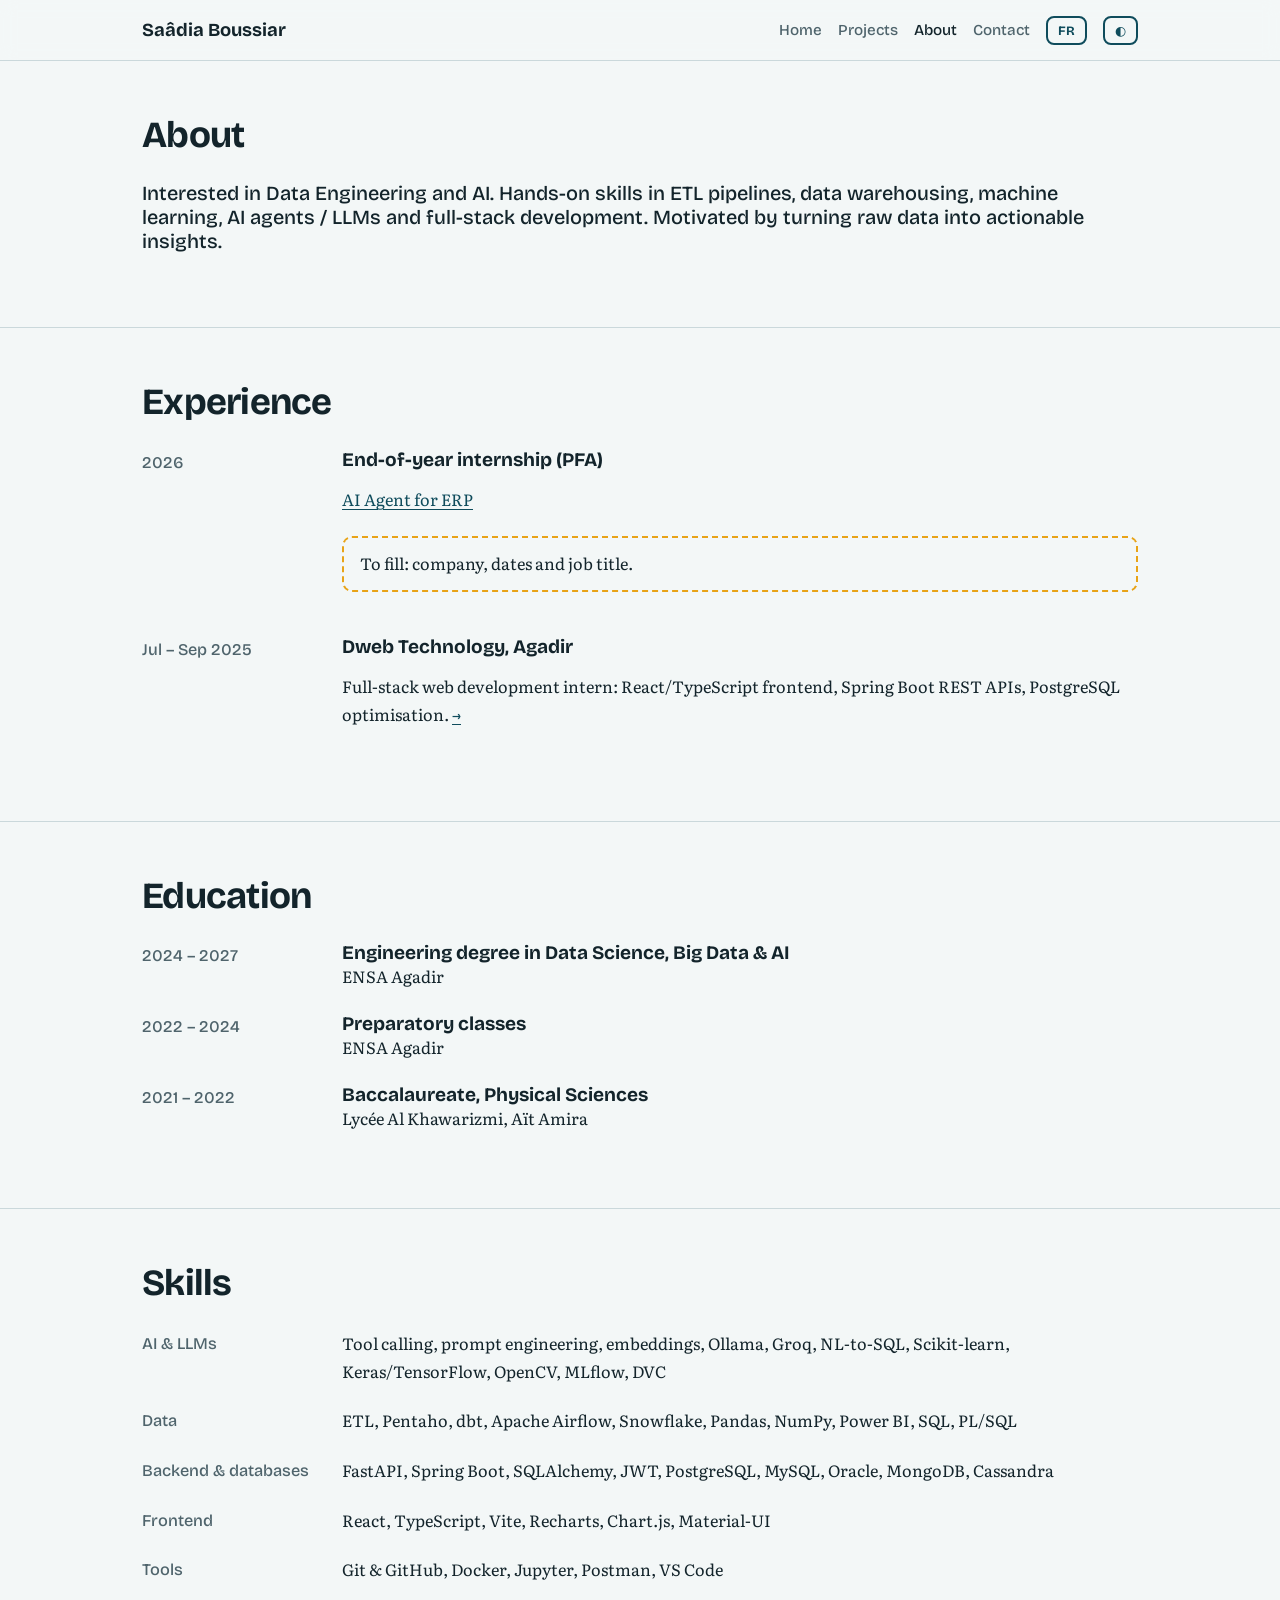
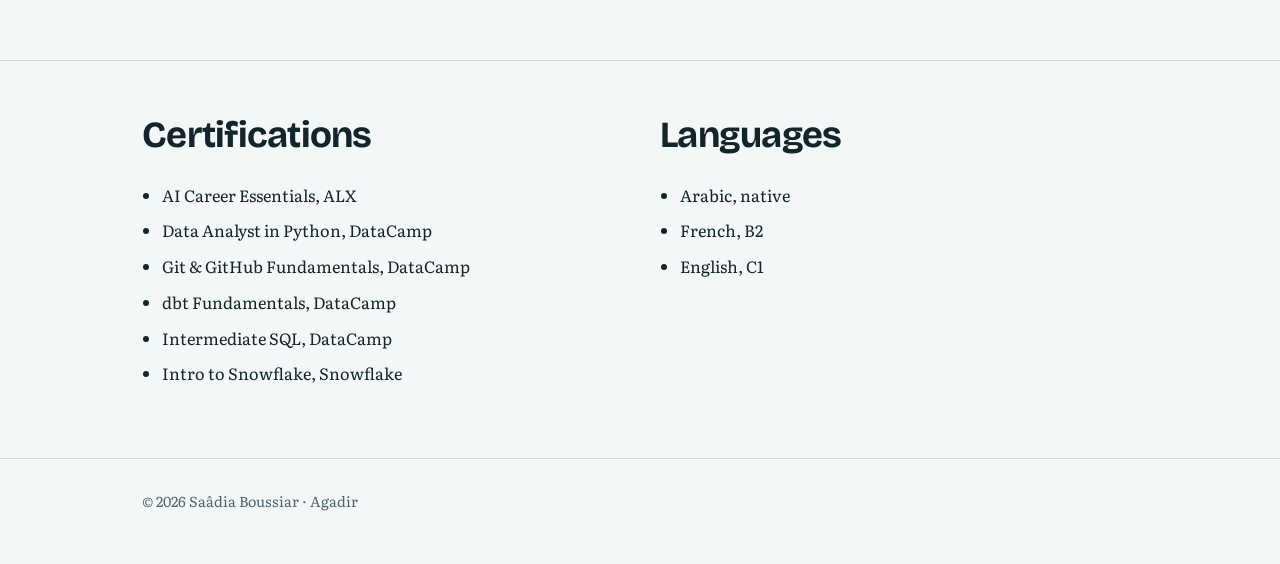
==== about.html @ 1bc0453b "Put files to root" ====
<!DOCTYPE html><html lang="en"><head><meta charset="utf-8"><meta name="viewport" content="width=device-width,initial-scale=1,viewport-fit=cover"><title>Saâdia Boussiar | Data Engineering &amp; AI</title><link rel="preconnect" href="https://fonts.googleapis.com"><link rel="preconnect" href="https://fonts.gstatic.com" crossorigin><link href="https://fonts.googleapis.com/css2?family=Bricolage+Grotesque:opsz,wght@12..96,500;12..96,700&family=Literata:opsz,wght@7..72,400&display=swap" rel="stylesheet"><link rel="stylesheet" href="style.css"></head><body data-p="about"><div id="app"></div><script src="app.js"></script></body></html>
---- style.css ----
:root{--bg:#F3F7F7;--ink:#13242B;--mu:#4F646C;--ln:#CAD8DB;--dp:#0F4C5C;--pn:#E3EEEF;--ac:#E8A317;--on:#F3F7F7;--h:"Bricolage Grotesque",system-ui,sans-serif;--b:"Literata",Georgia,serif}
@media(prefers-color-scheme:dark){:root:not([data-t=light]){--bg:#0C1A1F;--ink:#E6EFF0;--mu:#9DB2B8;--ln:#24404A;--dp:#7FC4D3;--pn:#12272E;--ac:#F2B33D;--on:#0C1A1F}}
:root[data-t=dark]{--bg:#0C1A1F;--ink:#E6EFF0;--mu:#9DB2B8;--ln:#24404A;--dp:#7FC4D3;--pn:#12272E;--ac:#F2B33D;--on:#0C1A1F}
*{box-sizing:border-box}html{scroll-behavior:smooth}
body{margin:0;background:var(--bg);color:var(--ink);font:400 1.02rem/1.7 var(--b);padding-bottom:env(safe-area-inset-bottom,0)}
a{color:var(--dp);text-underline-offset:3px}h1,h2,h3{font-family:var(--h);line-height:1.1;margin:0}
.w{max-width:1040px;margin:0 auto;padding:0 22px}
header{position:sticky;top:0;z-index:5;background:color-mix(in srgb,var(--bg) 88%,transparent);backdrop-filter:blur(8px);border-bottom:1px solid var(--ln);padding-top:env(safe-area-inset-top,0)}
header .w{display:flex;align-items:center;gap:16px;height:60px}
.logo{font:700 1.15rem var(--h);text-decoration:none;color:var(--ink);margin-right:auto}
nav{display:flex;gap:16px;font:500 .95rem var(--h)}nav a{text-decoration:none;color:var(--mu)}nav a.on,nav a:hover{color:var(--ink)}
button{font:700 .8rem var(--h);border:2px solid var(--dp);background:none;color:var(--dp);border-radius:8px;padding:5px 10px;cursor:pointer}
a:focus-visible,button:focus-visible{outline:3px solid var(--ac);outline-offset:3px}
.hero{padding:76px 22px 56px}
h1{font-size:clamp(2.6rem,7vw,5rem);letter-spacing:-.03em}
.rl{font:500 1.3rem var(--h);color:var(--dp);margin:14px 0 6px}
.hero p{max-width:58ch;color:var(--mu)}
.pill{display:inline-block;background:var(--ac);color:#13242B;font:700 .88rem var(--h);padding:6px 14px;border-radius:999px;margin-bottom:22px}
.btn{display:inline-block;font:700 1rem var(--h);text-decoration:none;padding:11px 22px;border-radius:8px;border:2px solid var(--dp);color:var(--dp);margin:12px 10px 0 0}
.btn.m{background:var(--dp);color:var(--on)}
section{padding:54px 0;border-top:1px solid var(--ln)}
h2{font-size:clamp(1.7rem,4vw,2.3rem);margin-bottom:26px;letter-spacing:-.02em}
.grid{display:grid;grid-template-columns:repeat(auto-fill,minmax(290px,1fr));gap:20px}
.card{display:block;text-decoration:none;color:inherit;background:var(--pn);border-radius:14px;overflow:hidden;transition:transform .2s,box-shadow .2s}
.card:hover{transform:translateY(-4px);box-shadow:6px 6px 0 var(--ac)}
.card img,.ph{width:100%;aspect-ratio:16/10;object-fit:cover;object-position:top;display:block;background:linear-gradient(135deg,var(--dp),var(--ac))}
.cb{padding:16px 18px 20px}.cb small{font:500 .82rem var(--h);color:var(--mu)}
.cb h3{margin:4px 0 8px;font-size:1.25rem}.cb p{margin:0;color:var(--mu);font-size:.95rem}
.chips{display:flex;flex-wrap:wrap;gap:8px;margin-bottom:26px}.chips button.on{background:var(--dp);color:var(--on)}
.tg{display:flex;flex-wrap:wrap;gap:6px;margin:14px 0}.tg span{font:500 .8rem var(--h);background:var(--pn);border-radius:6px;padding:3px 9px}
.meta{font:500 1rem var(--h);color:var(--mu);margin-top:10px}
.gal{display:grid;grid-template-columns:repeat(auto-fill,minmax(250px,1fr));gap:20px;align-items:start}
figure{margin:0}figure img{width:100%;border-radius:10px;border:1px solid var(--ln)}figcaption{font-size:.88rem;color:var(--mu);margin-top:6px}
pre{background:#0F2A32;color:#D7E8EB;padding:16px;border-radius:10px;overflow-x:auto;font-size:.82rem;line-height:1.5}
.todo{border:2px dashed var(--ac);padding:12px 16px;border-radius:10px;margin:22px 0}
ul{padding-left:20px}li{margin-bottom:8px}
.row{display:grid;grid-template-columns:170px 1fr;gap:6px 30px;margin-bottom:22px}.row b{font-family:var(--h);color:var(--mu);font-weight:500}
.two{display:grid;grid-template-columns:1fr 1fr;gap:40px}
.big{font:500 1.25rem var(--h)}
footer{padding:30px 0 50px;color:var(--mu);font-size:.9rem;border-top:1px solid var(--ln)}
@media(max-width:700px){.row,.two{grid-template-columns:1fr}nav{gap:10px;font-size:.85rem}.hero{padding-top:40px}header .w{gap:8px}.logo{font-size:1rem}}
@media(prefers-reduced-motion:reduce){*{transition:none!important}html{scroll-behavior:auto}}
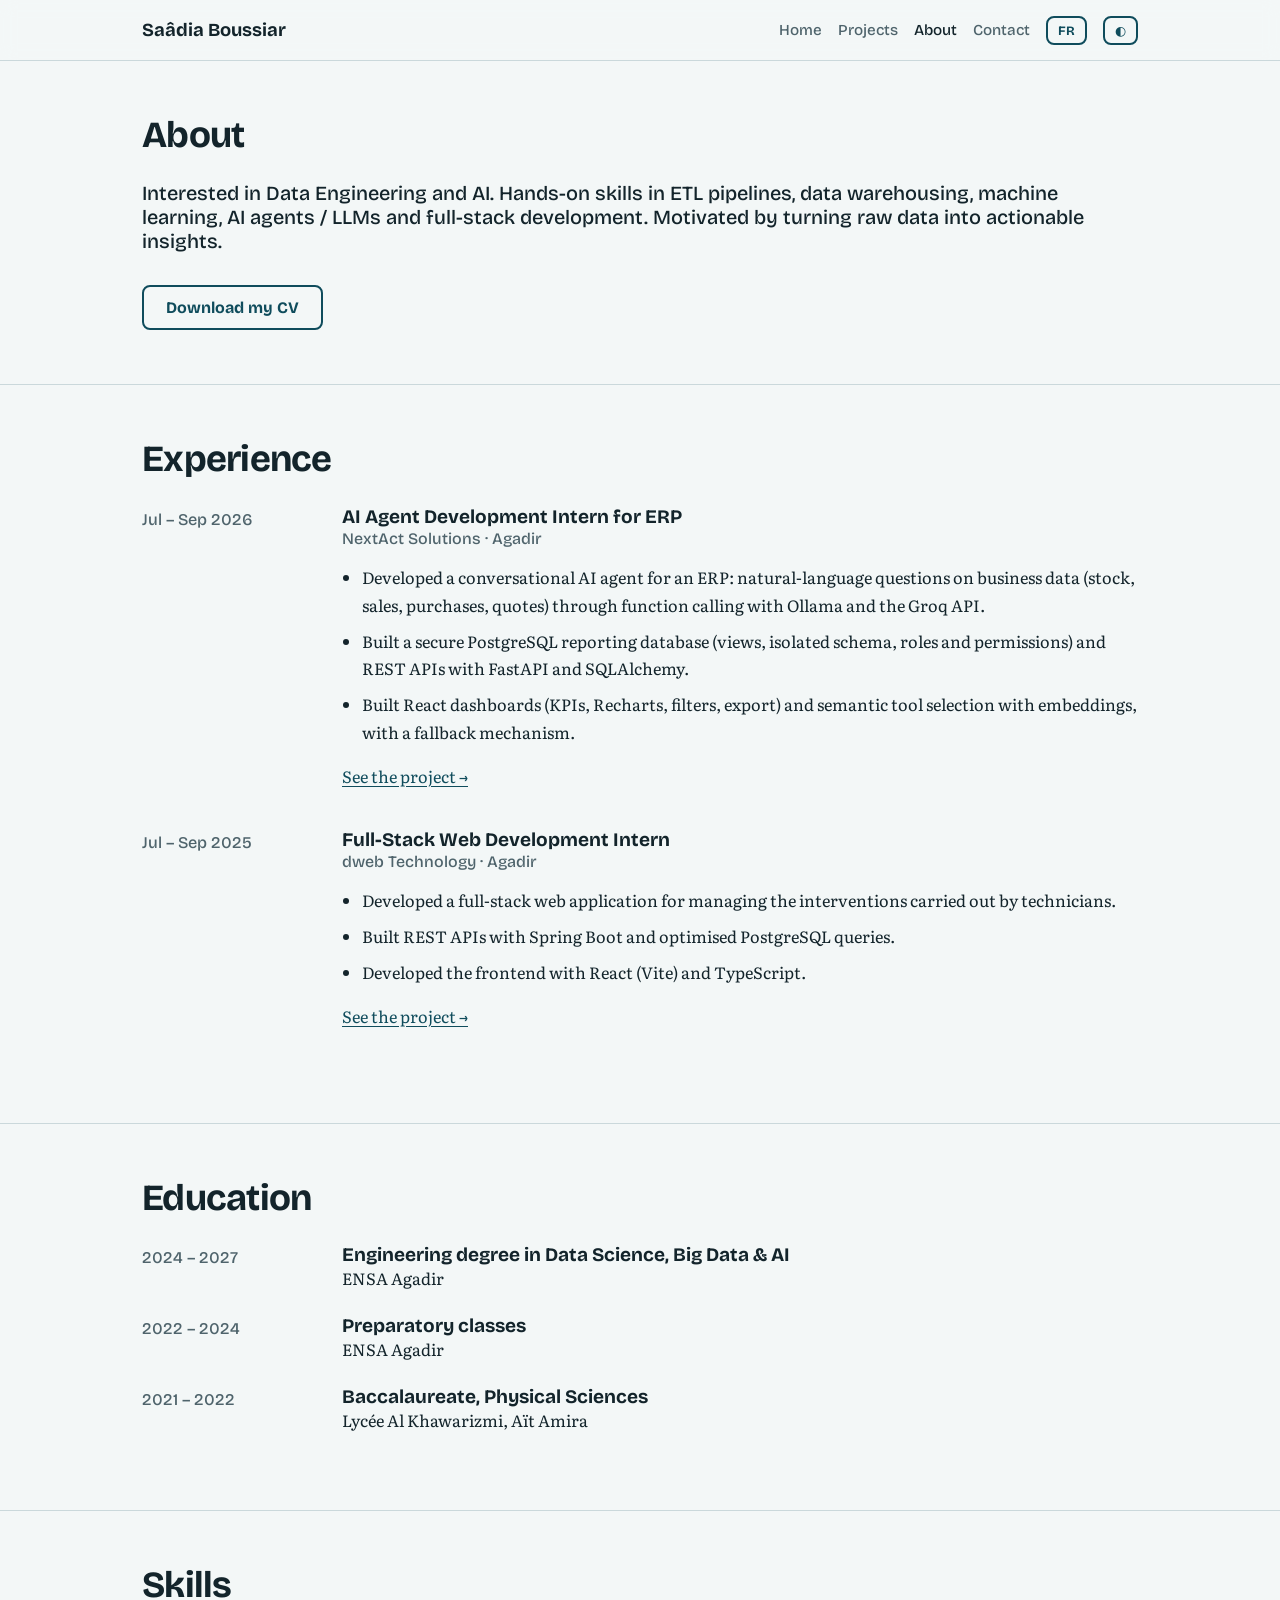
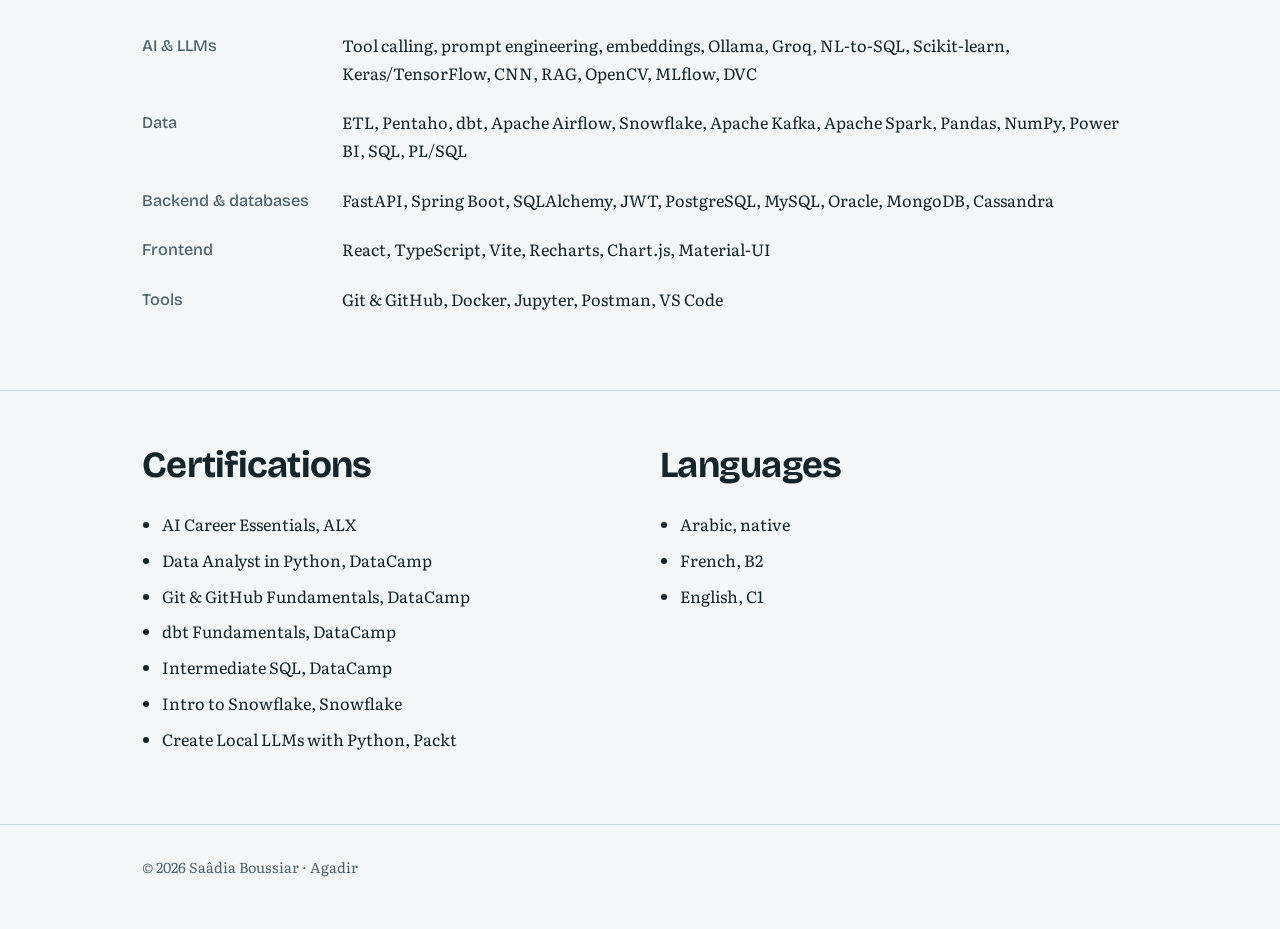
==== commit ba1b004e: "update portfolio" ====
--- a/about.html
+++ b/about.html
@@ -1 +1 @@
-<!DOCTYPE html><html lang="en"><head><meta charset="utf-8"><meta name="viewport" content="width=device-width,initial-scale=1,viewport-fit=cover"><title>Saâdia Boussiar | Data Engineering &amp; AI</title><link rel="preconnect" href="https://fonts.googleapis.com"><link rel="preconnect" href="https://fonts.gstatic.com" crossorigin><link href="https://fonts.googleapis.com/css2?family=Bricolage+Grotesque:opsz,wght@12..96,500;12..96,700&family=Literata:opsz,wght@7..72,400&display=swap" rel="stylesheet"><link rel="stylesheet" href="style.css"></head><body data-p="about"><div id="app"></div><script src="app.js"></script></body></html>
+<!DOCTYPE html><html lang="en"><head><meta charset="utf-8"><meta name="viewport" content="width=device-width,initial-scale=1,viewport-fit=cover"><title>Saâdia Boussiar | Data Engineering &amp; AI</title><link rel="preconnect" href="https://fonts.googleapis.com"><link rel="preconnect" href="https://fonts.gstatic.com" crossorigin><link href="https://fonts.googleapis.com/css2?family=Bricolage+Grotesque:opsz,wght@12..96,500;12..96,700&family=Literata:opsz,wght@7..72,400&display=swap" rel="stylesheet"><link rel="stylesheet" href="style.css"></head><body data-p="about"><div id="app"></div><noscript>JavaScript is required / JavaScript est requis.</noscript><script src="app.js"></script></body></html>
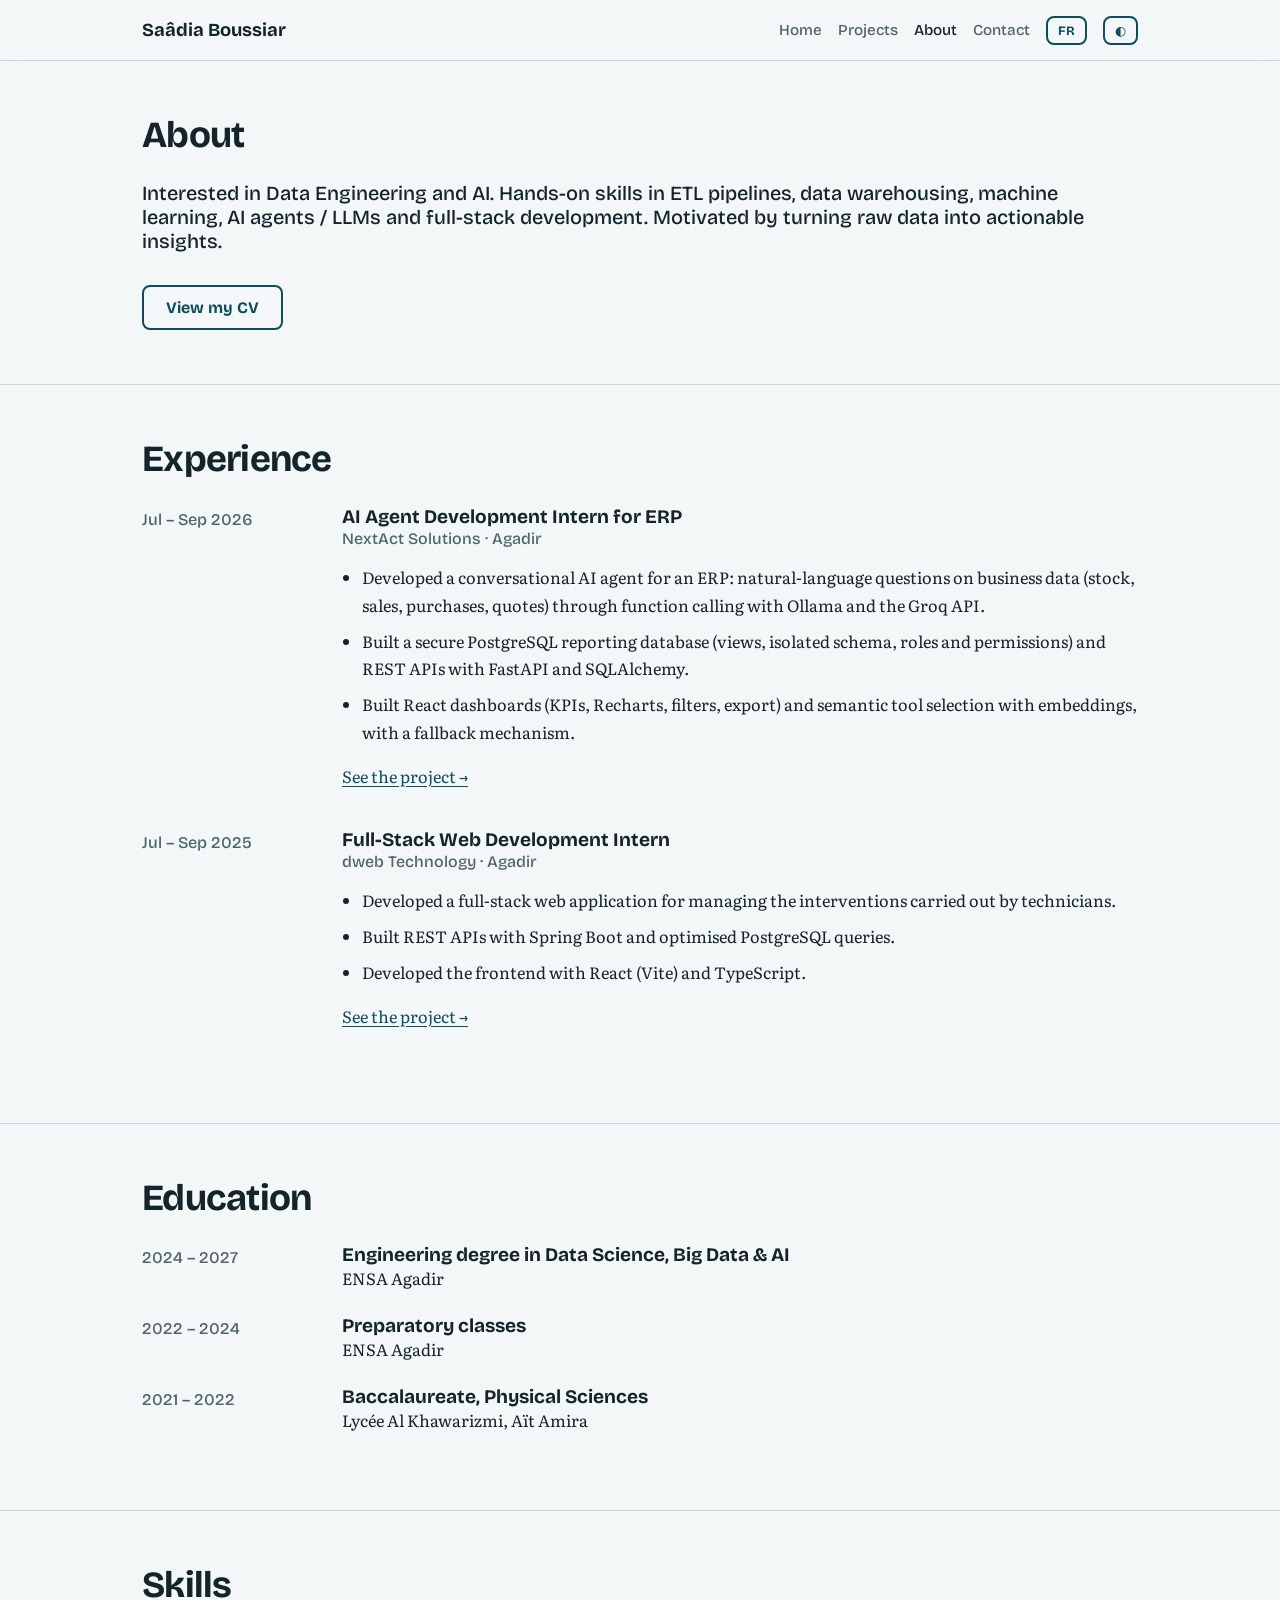
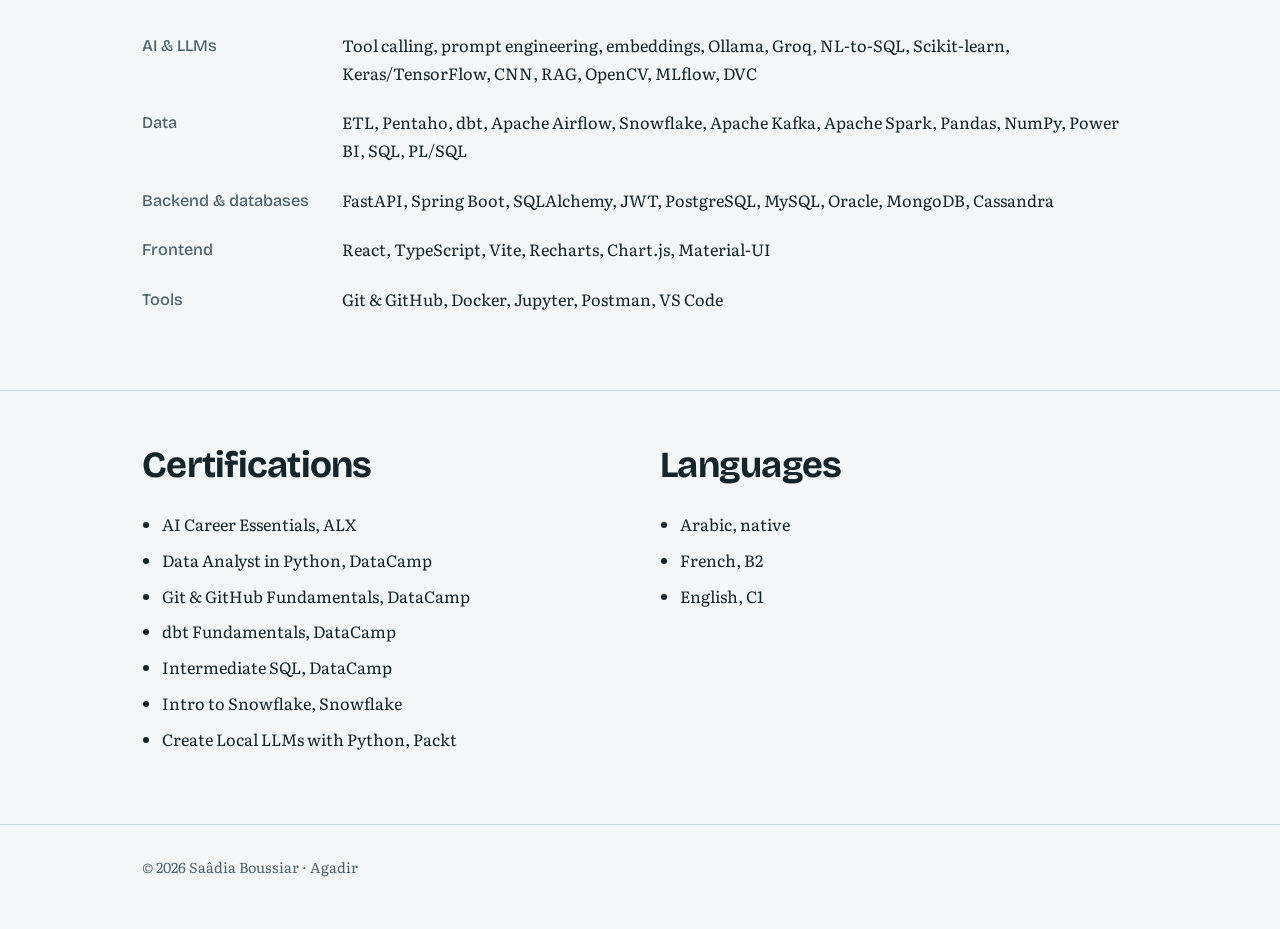
==== commit 4b399c60: "Update my cv" ====
--- a/about.html
+++ b/about.html
@@ -1 +1 @@
-<!DOCTYPE html><html lang="en"><head><meta charset="utf-8"><meta name="viewport" content="width=device-width,initial-scale=1,viewport-fit=cover"><title>Saâdia Boussiar | Data Engineering &amp; AI</title><link rel="preconnect" href="https://fonts.googleapis.com"><link rel="preconnect" href="https://fonts.gstatic.com" crossorigin><link href="https://fonts.googleapis.com/css2?family=Bricolage+Grotesque:opsz,wght@12..96,500;12..96,700&family=Literata:opsz,wght@7..72,400&display=swap" rel="stylesheet"><link rel="stylesheet" href="style.css"></head><body data-p="about"><div id="app"></div><noscript>JavaScript is required / JavaScript est requis.</noscript><script src="app.js"></script></body></html>
+<!DOCTYPE html><html lang="en"><head><meta charset="utf-8"><meta name="viewport" content="width=device-width,initial-scale=1,viewport-fit=cover"><title>Saâdia Boussiar | Data Engineering &amp; AI</title><link rel="icon" href="favicon.svg" type="image/svg+xml"><link rel="icon" href="favicon-32.png" sizes="32x32" type="image/png"><link rel="apple-touch-icon" href="apple-touch-icon.png"><link rel="preconnect" href="https://fonts.googleapis.com"><link rel="preconnect" href="https://fonts.gstatic.com" crossorigin><link href="https://fonts.googleapis.com/css2?family=Bricolage+Grotesque:opsz,wght@12..96,500;12..96,700&family=Literata:opsz,wght@7..72,400&display=swap" rel="stylesheet"><link rel="stylesheet" href="style.css"></head><body data-p="about"><div id="app"></div><noscript>JavaScript is required / JavaScript est requis.</noscript><script src="app.js"></script></body></html>
--- a/style.css
+++ b/style.css
@@ -40,3 +40,4 @@
 footer{padding:30px 0 50px;color:var(--mu);font-size:.9rem;border-top:1px solid var(--ln)}
 @media(max-width:700px){.row,.two{grid-template-columns:1fr}nav{gap:10px;font-size:.85rem}.hero{padding-top:40px}header .w{gap:8px}.logo{font-size:1rem}}
 @media(prefers-reduced-motion:reduce){*{transition:none!important}html{scroll-behavior:auto}}
+.cvbar{display:flex;flex-wrap:wrap;align-items:center;justify-content:space-between;gap:12px;margin-bottom:22px}.cvbar .btn{margin:0}.cvimg{width:100%;max-width:820px;display:block;margin:0 auto;border:1px solid var(--ln);border-radius:8px;background:#fff}
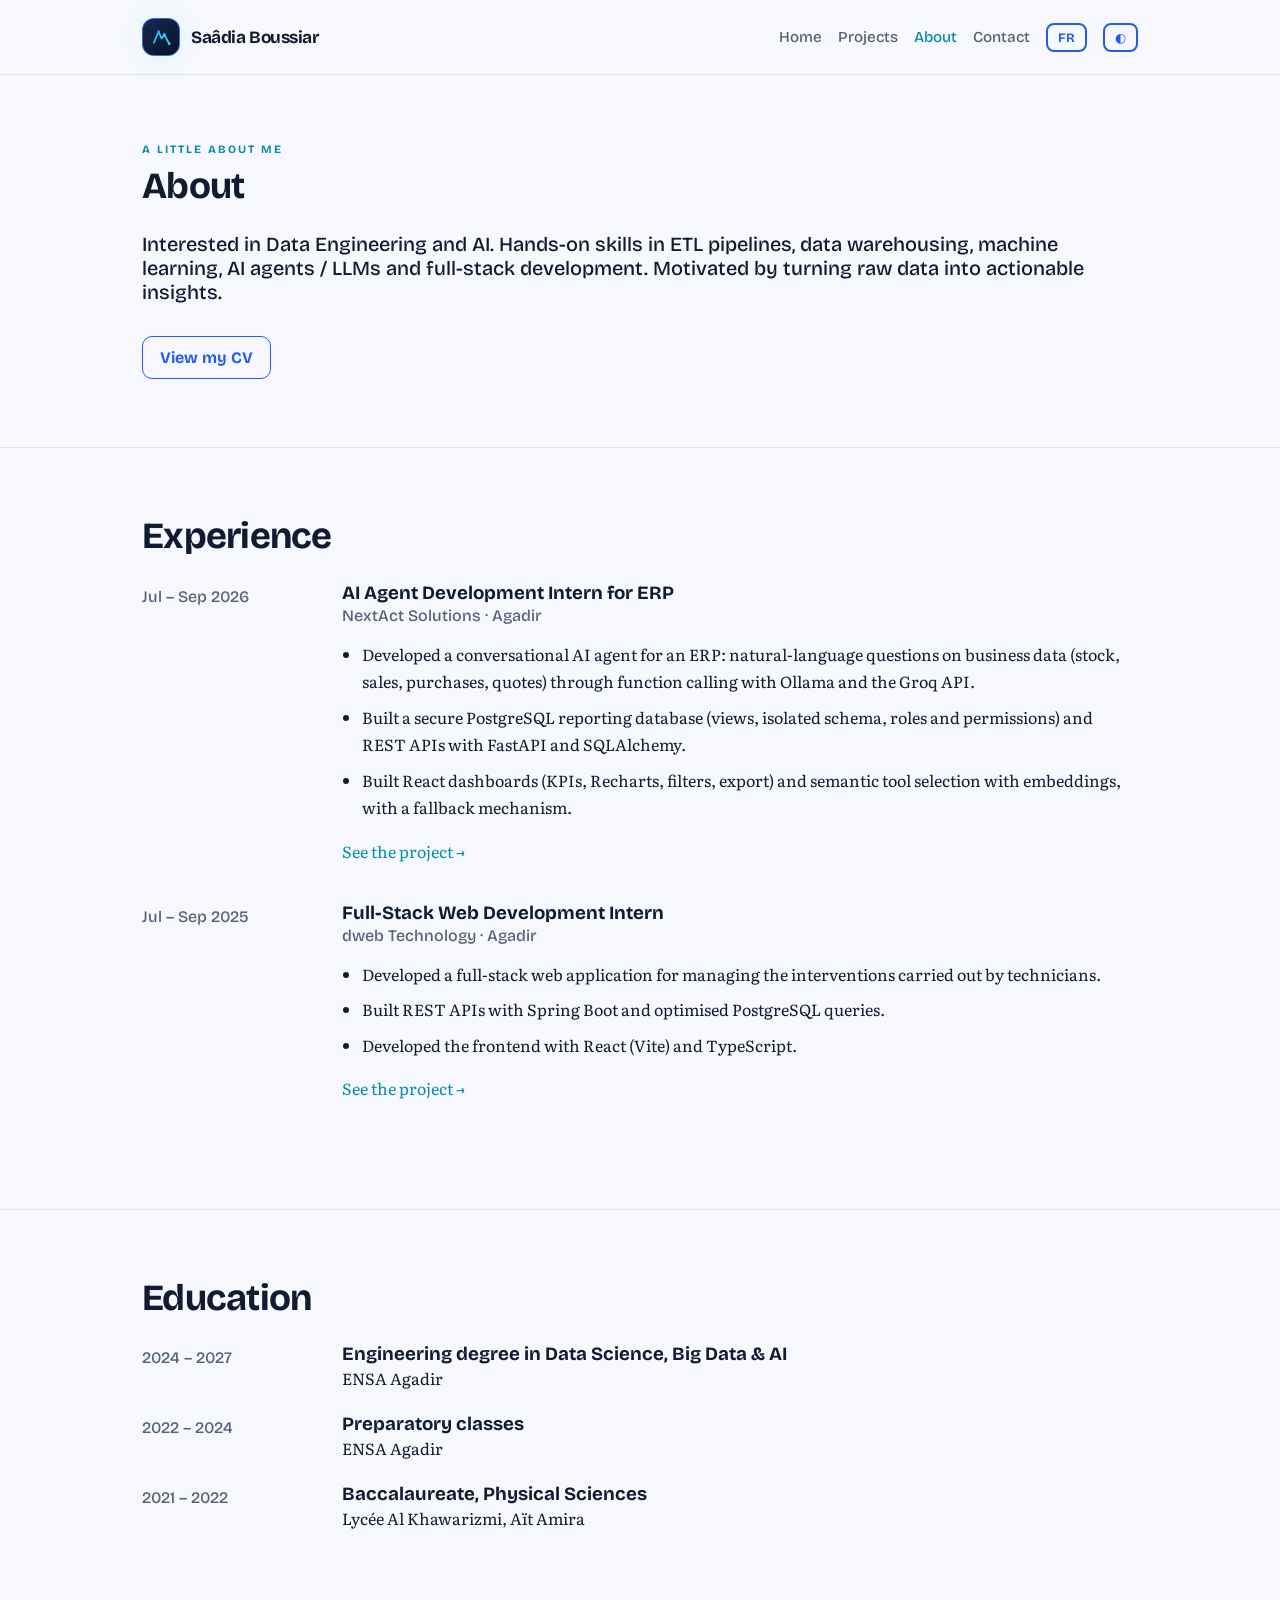
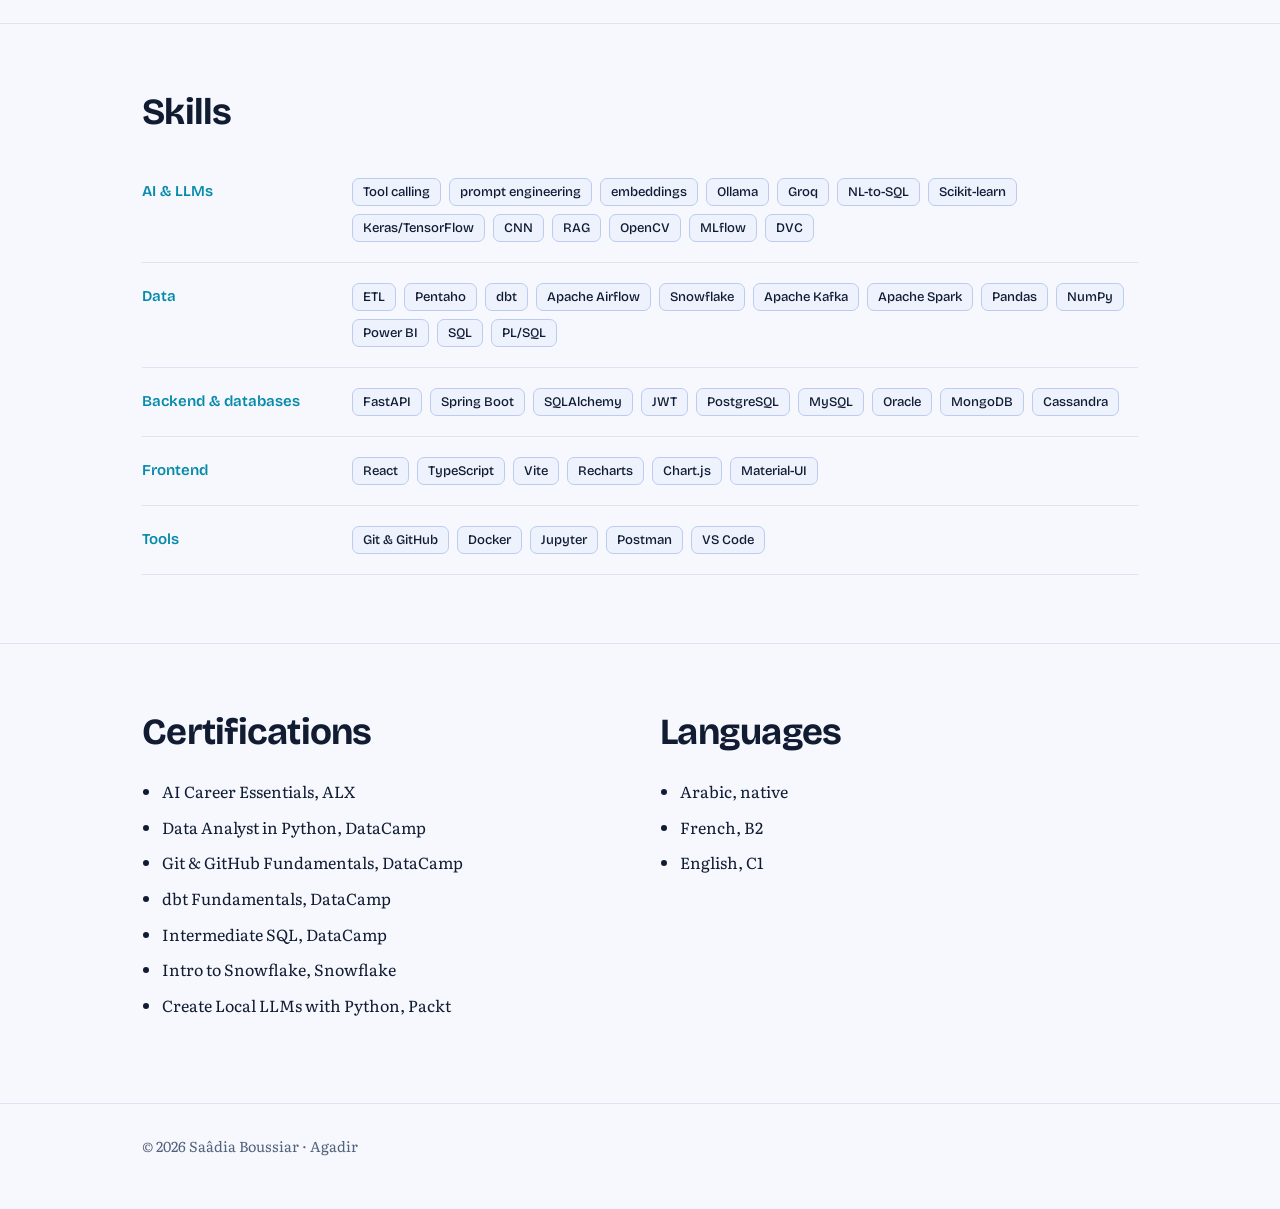
==== commit fac9136c: "Add more changes in design" ====
--- a/about.html
+++ b/about.html
@@ -1 +1 @@
-<!DOCTYPE html><html lang="en"><head><meta charset="utf-8"><meta name="viewport" content="width=device-width,initial-scale=1,viewport-fit=cover"><title>Saâdia Boussiar | Data Engineering &amp; AI</title><link rel="icon" href="favicon.svg" type="image/svg+xml"><link rel="icon" href="favicon-32.png" sizes="32x32" type="image/png"><link rel="apple-touch-icon" href="apple-touch-icon.png"><link rel="preconnect" href="https://fonts.googleapis.com"><link rel="preconnect" href="https://fonts.gstatic.com" crossorigin><link href="https://fonts.googleapis.com/css2?family=Bricolage+Grotesque:opsz,wght@12..96,500;12..96,700&family=Literata:opsz,wght@7..72,400&display=swap" rel="stylesheet"><link rel="stylesheet" href="style.css"></head><body data-p="about"><div id="app"></div><noscript>JavaScript is required / JavaScript est requis.</noscript><script src="app.js"></script></body></html>
+<!DOCTYPE html><html lang="en"><head><meta charset="utf-8"><meta name="viewport" content="width=device-width,initial-scale=1,viewport-fit=cover"><meta name="description" content="Saâdia Boussiar — engineering student in Data Engineering and AI at ENSA Agadir. Explore projects in data pipelines, machine learning, AI agents, and full-stack development."><meta name="theme-color" content="#07101F"><meta property="og:type" content="website"><meta property="og:title" content="Saâdia Boussiar | Data Engineering &amp; AI"><meta property="og:description" content="Data Engineering, AI, Machine Learning, and end-to-end engineering projects."><meta property="og:url" content="https://saadiaboussiar.github.io/"><title>Saâdia Boussiar | Data Engineering &amp; AI</title><link rel="icon" href="favicon.svg" type="image/svg+xml"><link rel="icon" href="favicon-32.png" sizes="32x32" type="image/png"><link rel="apple-touch-icon" href="apple-touch-icon.png"><link rel="preconnect" href="https://fonts.googleapis.com"><link rel="preconnect" href="https://fonts.gstatic.com" crossorigin><link href="https://fonts.googleapis.com/css2?family=Bricolage+Grotesque:opsz,wght@12..96,500;12..96,700&family=Literata:opsz,wght@7..72,400&display=swap" rel="stylesheet"><link rel="stylesheet" href="style.css"></head><body data-p="about"><div id="app"></div><noscript>JavaScript is required / JavaScript est requis.</noscript><script src="app.js"></script></body></html>
--- a/style.css
+++ b/style.css
@@ -1,23 +1,24 @@
-:root{--bg:#F3F7F7;--ink:#13242B;--mu:#4F646C;--ln:#CAD8DB;--dp:#0F4C5C;--pn:#E3EEEF;--ac:#E8A317;--on:#F3F7F7;--h:"Bricolage Grotesque",system-ui,sans-serif;--b:"Literata",Georgia,serif}
-@media(prefers-color-scheme:dark){:root:not([data-t=light]){--bg:#0C1A1F;--ink:#E6EFF0;--mu:#9DB2B8;--ln:#24404A;--dp:#7FC4D3;--pn:#12272E;--ac:#F2B33D;--on:#0C1A1F}}
-:root[data-t=dark]{--bg:#0C1A1F;--ink:#E6EFF0;--mu:#9DB2B8;--ln:#24404A;--dp:#7FC4D3;--pn:#12272E;--ac:#F2B33D;--on:#0C1A1F}
+ :root{--bg:#080F24;--ink:#E7EEFF;--mu:#9AAACB;--ln:#1D2B4D;--dp:#4F8CFF;--pn:#101D3A;--ac:#22D3EE;--on:#080F24;--h:"Bricolage Grotesque",system-ui,sans-serif;--b:"Literata",Georgia,serif;--glow:rgba(34,211,238,.18)}
+:root[data-t=light]{--bg:#F5F8FF;--ink:#101B36;--mu:#52617D;--ln:#D6DFF1;--dp:#245DE8;--pn:#E9F0FF;--ac:#0891B2;--on:#F5F8FF;--glow:rgba(37,99,235,.1)}
+:root[data-t=dark]{--bg:#080F24;--ink:#E7EEFF;--mu:#9AAACB;--ln:#1D2B4D;--dp:#4F8CFF;--pn:#101D3A;--ac:#22D3EE;--on:#080F24;--glow:rgba(34,211,238,.18)}
+@media(prefers-color-scheme:light){:root:not([data-t]){--bg:#F5F8FF;--ink:#101B36;--mu:#52617D;--ln:#D6DFF1;--dp:#245DE8;--pn:#E9F0FF;--ac:#0891B2;--on:#F5F8FF;--glow:rgba(37,99,235,.1)}}
 *{box-sizing:border-box}html{scroll-behavior:smooth}
 body{margin:0;background:var(--bg);color:var(--ink);font:400 1.02rem/1.7 var(--b);padding-bottom:env(safe-area-inset-bottom,0)}
 a{color:var(--dp);text-underline-offset:3px}h1,h2,h3{font-family:var(--h);line-height:1.1;margin:0}
 .w{max-width:1040px;margin:0 auto;padding:0 22px}
 header{position:sticky;top:0;z-index:5;background:color-mix(in srgb,var(--bg) 88%,transparent);backdrop-filter:blur(8px);border-bottom:1px solid var(--ln);padding-top:env(safe-area-inset-top,0)}
-header .w{display:flex;align-items:center;gap:16px;height:60px}
-.logo{font:700 1.15rem var(--h);text-decoration:none;color:var(--ink);margin-right:auto}
+header .w{display:flex;align-items:center;gap:16px;height:68px}
+.logo{display:flex;align-items:center;gap:10px;font:700 1.08rem var(--h);text-decoration:none;color:var(--ink);margin-right:auto;white-space:nowrap}.logo-mark{width:34px;height:34px;display:grid;place-items:center;border:1px solid #4F8CFF;border-radius:11px;background:linear-gradient(145deg,#142954,#0B1733);box-shadow:0 0 22px rgba(34,211,238,.16);color:#22D3EE;font:700 .8rem var(--h);letter-spacing:-.08em}.logo-mark svg{width:23px;height:23px}
 nav{display:flex;gap:16px;font:500 .95rem var(--h)}nav a{text-decoration:none;color:var(--mu)}nav a.on,nav a:hover{color:var(--ink)}
 button{font:700 .8rem var(--h);border:2px solid var(--dp);background:none;color:var(--dp);border-radius:8px;padding:5px 10px;cursor:pointer}
 a:focus-visible,button:focus-visible{outline:3px solid var(--ac);outline-offset:3px}
-.hero{padding:76px 22px 56px}
+.hero{position:relative;isolation:isolate;display:grid;grid-template-columns:minmax(0,1.05fr) minmax(280px,.95fr);align-items:center;gap:24px;min-height:510px;padding:62px 22px 68px;overflow:hidden}.hero-copy{position:relative;z-index:1}.hero-visual{position:relative;min-height:360px;display:grid;place-items:center;overflow:hidden;border-radius:50%;background:radial-gradient(ellipse at center,var(--glow),transparent 68%)}.hero-visual:after{content:"";position:absolute;inset:8%;border:1px solid color-mix(in srgb,var(--dp) 22%,transparent);border-radius:50%;box-shadow:0 0 70px var(--glow),inset 0 0 60px var(--glow);pointer-events:none}.hero-canvas{width:100%;height:100%;position:absolute;inset:0}.hero-orb-label{position:absolute;z-index:1;bottom:13%;left:50%;transform:translateX(-50%);font:500 .76rem var(--h);letter-spacing:.16em;text-transform:uppercase;color:var(--ac);white-space:nowrap;text-shadow:0 0 18px var(--glow)}
 h1{font-size:clamp(2.6rem,7vw,5rem);letter-spacing:-.03em}
 .rl{font:500 1.3rem var(--h);color:var(--dp);margin:14px 0 6px}
 .hero p{max-width:58ch;color:var(--mu)}
-.pill{display:inline-block;background:var(--ac);color:#13242B;font:700 .88rem var(--h);padding:6px 14px;border-radius:999px;margin-bottom:22px}
+.pill{display:inline-block;background:rgba(34,211,238,.12);border:1px solid rgba(34,211,238,.35);color:var(--ac);font:700 .88rem var(--h);padding:6px 14px;border-radius:999px;margin-bottom:22px}
 .btn{display:inline-block;font:700 1rem var(--h);text-decoration:none;padding:11px 22px;border-radius:8px;border:2px solid var(--dp);color:var(--dp);margin:12px 10px 0 0}
-.btn.m{background:var(--dp);color:var(--on)}
+.btn.m{background:var(--dp);color:#fff;box-shadow:0 8px 28px rgba(79,140,255,.18)}.btn:hover{border-color:var(--ac);transform:translateY(-2px)}
 section{padding:54px 0;border-top:1px solid var(--ln)}
 h2{font-size:clamp(1.7rem,4vw,2.3rem);margin-bottom:26px;letter-spacing:-.02em}
 .grid{display:grid;grid-template-columns:repeat(auto-fill,minmax(290px,1fr));gap:20px}
@@ -31,13 +32,84 @@
 .meta{font:500 1rem var(--h);color:var(--mu);margin-top:10px}
 .gal{display:grid;grid-template-columns:repeat(auto-fill,minmax(250px,1fr));gap:20px;align-items:start}
 figure{margin:0}figure img{width:100%;border-radius:10px;border:1px solid var(--ln)}figcaption{font-size:.88rem;color:var(--mu);margin-top:6px}
-pre{background:#0F2A32;color:#D7E8EB;padding:16px;border-radius:10px;overflow-x:auto;font-size:.82rem;line-height:1.5}
+pre{background:#0B1733;color:#D7E8EB;padding:16px;border-radius:10px;overflow-x:auto;font-size:.82rem;line-height:1.5}
 .todo{border:2px dashed var(--ac);padding:12px 16px;border-radius:10px;margin:22px 0}
 ul{padding-left:20px}li{margin-bottom:8px}
 .row{display:grid;grid-template-columns:170px 1fr;gap:6px 30px;margin-bottom:22px}.row b{font-family:var(--h);color:var(--mu);font-weight:500}
 .two{display:grid;grid-template-columns:1fr 1fr;gap:40px}
 .big{font:500 1.25rem var(--h)}
 footer{padding:30px 0 50px;color:var(--mu);font-size:.9rem;border-top:1px solid var(--ln)}
-@media(max-width:700px){.row,.two{grid-template-columns:1fr}nav{gap:10px;font-size:.85rem}.hero{padding-top:40px}header .w{gap:8px}.logo{font-size:1rem}}
-@media(prefers-reduced-motion:reduce){*{transition:none!important}html{scroll-behavior:auto}}
+@media(max-width:700px){.hero{grid-template-columns:1fr;gap:0;padding-top:42px}.hero-visual{min-height:280px;max-width:420px;width:100%;margin:4px auto 0}.row,.two{grid-template-columns:1fr}nav{gap:10px;font-size:.85rem}.hero{padding-top:40px}header .w{gap:8px}.logo{font-size:1rem}}
+@media(prefers-reduced-motion:reduce){*,*:before,*:after{transition:none!important;animation:none!important}html{scroll-behavior:auto}}
 .cvbar{display:flex;flex-wrap:wrap;align-items:center;justify-content:space-between;gap:12px;margin-bottom:22px}.cvbar .btn{margin:0}.cvimg{width:100%;max-width:820px;display:block;margin:0 auto;border:1px solid var(--ln);border-radius:8px;background:#fff}
+
+/* Refined Deep Tech Blue presentation */
+:root{--bg:#07101F;--ink:#EAF1FF;--mu:#A0B0CC;--ln:#1B2B49;--dp:#4F8CFF;--pn:#0D1A31;--ac:#22D3EE;--glow:rgba(34,211,238,.16)}
+:root[data-t=light]{--bg:#F6F8FD;--ink:#111C33;--mu:#53627B;--ln:#DCE4F2;--dp:#245DE8;--pn:#FFFFFF;--ac:#078BAA;--glow:rgba(37,99,235,.09)}
+:root[data-t=dark]{--bg:#07101F;--ink:#EAF1FF;--mu:#A0B0CC;--ln:#1B2B49;--dp:#4F8CFF;--pn:#0D1A31;--ac:#22D3EE;--glow:rgba(34,211,238,.16)}
+@media(prefers-color-scheme:light){:root:not([data-t]){--bg:#F6F8FD;--ink:#111C33;--mu:#53627B;--ln:#DCE4F2;--dp:#245DE8;--pn:#FFFFFF;--ac:#078BAA;--glow:rgba(37,99,235,.09)}}
+body{font-size:1rem;line-height:1.72}
+header{background:color-mix(in srgb,var(--bg) 86%,transparent);backdrop-filter:blur(16px);-webkit-backdrop-filter:blur(16px)}
+header .w{height:74px}
+.logo{gap:11px;letter-spacing:-.025em}
+.logo-mark{width:38px;height:38px;border-radius:12px;border-color:rgba(79,140,255,.7);background:linear-gradient(145deg,#142954,#081327);box-shadow:0 0 26px rgba(34,211,238,.12)}
+nav a{transition:color .2s ease}
+nav a.on{color:var(--ac)}
+button{transition:background .2s ease,color .2s ease,border-color .2s ease}
+.hero{min-height:590px;padding-top:72px;padding-bottom:72px;gap:36px}
+.hero-copy{max-width:610px}
+.hero h1{font-size:clamp(3.2rem,7vw,5.5rem);letter-spacing:-.065em;line-height:.99}
+.name-accent{color:var(--ac);text-shadow:0 0 36px var(--glow)}
+.rl{font-size:clamp(1.12rem,2vw,1.35rem);margin-top:22px;margin-bottom:12px}
+.hero p:not(.rl){max-width:55ch}
+.pill{display:inline-flex;align-items:center;gap:9px;background:color-mix(in srgb,var(--ac) 9%,transparent);border-color:color-mix(in srgb,var(--ac) 30%,transparent);margin-bottom:26px}
+.status-dot{width:7px;height:7px;border-radius:50%;background:#22D3A6;box-shadow:0 0 12px rgba(34,211,166,.7)}
+.hero-actions{display:flex;flex-wrap:wrap;gap:10px;margin-top:20px}
+.hero-actions .btn{margin:0}
+.btn{border-width:1px;border-radius:10px;padding:11px 17px;transition:transform .2s ease,box-shadow .2s ease,border-color .2s ease,background .2s ease}
+.btn.m{background:linear-gradient(120deg,#3B82F6,#2563EB);border-color:#3B82F6;box-shadow:0 8px 24px rgba(59,130,246,.18)}
+.btn.m:hover{box-shadow:0 10px 30px rgba(34,211,238,.2)}
+.hero-footnote{display:flex;align-items:center;gap:10px;margin-top:36px;font:600 .7rem var(--h);letter-spacing:.18em;color:var(--mu)}
+.mini-line{width:28px;height:1px;background:var(--ac)}
+.hero-visual{min-height:420px;overflow:visible;border-radius:0;background:radial-gradient(ellipse at center,color-mix(in srgb,var(--dp) 12%,transparent),transparent 66%)}
+.hero-visual:after{inset:5%;border-color:color-mix(in srgb,var(--dp) 15%,transparent);box-shadow:0 0 85px var(--glow),inset 0 0 60px var(--glow)}
+.hero-canvas{overflow:visible}
+.hero-orb-label{bottom:4%;font-size:.67rem;letter-spacing:.2em}
+.orb-tag{position:absolute;z-index:2;padding:7px 10px;border:1px solid color-mix(in srgb,var(--dp) 32%,transparent);border-radius:8px;background:color-mix(in srgb,var(--bg) 84%,transparent);color:var(--mu);font:600 .68rem var(--h);letter-spacing:.08em;box-shadow:0 8px 24px rgba(0,0,0,.08);backdrop-filter:blur(8px)}
+.orb-tag:before{content:"";display:inline-block;width:6px;height:6px;margin-right:7px;border-radius:50%;background:var(--ac);box-shadow:0 0 10px var(--ac)}
+.orb-tag-a{top:15%;left:2%}.orb-tag-b{right:-1%;top:43%}.orb-tag-c{bottom:18%;left:8%}
+section{padding:68px 0}
+.section-heading{display:flex;align-items:end;justify-content:space-between;gap:20px;margin-bottom:26px}
+.section-heading h2{margin-bottom:0}
+.eyebrow{margin:0 0 10px;color:var(--ac);font:700 .7rem var(--h);letter-spacing:.18em;text-transform:uppercase}
+.text-link{font:600 .9rem var(--h);text-decoration:none;color:var(--mu);white-space:nowrap}
+.text-link:hover{color:var(--ac)}
+.card{border:1px solid var(--ln);background:var(--pn);transition:transform .22s ease,border-color .22s ease,box-shadow .22s ease}
+.card:hover{border-color:color-mix(in srgb,var(--ac) 55%,var(--ln));box-shadow:0 16px 40px rgba(0,0,0,.12);transform:translateY(-4px)}
+.card img{background:var(--pn)}
+.cb{padding:19px 20px 22px}
+.cb h3{letter-spacing:-.02em}
+.skill-row{display:grid;grid-template-columns:190px minmax(0,1fr);gap:20px;padding:20px 0;border-bottom:1px solid var(--ln)}
+.skill-label{font:600 .94rem var(--h);color:var(--ac);padding-top:4px}
+.skill-tags{display:flex;flex-wrap:wrap;gap:8px}
+.skill-tags span,.tg span{display:inline-flex;align-items:center;background:color-mix(in srgb,var(--dp) 8%,var(--pn));border:1px solid color-mix(in srgb,var(--dp) 18%,var(--ln));border-radius:7px;padding:5px 10px;font:500 .82rem var(--h);color:var(--ink);transition:border-color .18s ease,background .18s ease}
+.skill-tags span:hover,.tg span:hover{border-color:var(--ac);background:color-mix(in srgb,var(--ac) 10%,var(--pn))}
+.tg{gap:7px}
+footer{border-top:1px solid var(--ln)}
+@media(max-width:850px){.hero{grid-template-columns:minmax(0,1fr) minmax(250px,.8fr);gap:12px}.hero-visual{min-height:330px}.orb-tag-b{right:-3%}}
+@media(max-width:700px){header .w{height:auto;min-height:68px;flex-wrap:wrap;padding-top:10px;padding-bottom:10px}.logo{margin-right:auto}nav{order:3;width:100%;justify-content:space-between;padding:4px 0 2px;font-size:.82rem}.hero{grid-template-columns:1fr;gap:6px;padding-top:46px;padding-bottom:44px;min-height:auto}.hero h1{font-size:clamp(3.2rem,15vw,5rem)}.hero-visual{min-height:310px;max-width:460px;margin:0 auto;width:100%}.orb-tag-b{right:0}.hero-footnote{margin-top:26px}.skill-row{grid-template-columns:1fr;gap:10px;padding:17px 0}.section-heading{align-items:start}.section-heading .text-link{font-size:.82rem}}
+@media(max-width:390px){.logo{font-size:.9rem}.logo-mark{width:32px;height:32px}header .w{gap:7px}nav{gap:6px;font-size:.78rem}.hero-actions .btn{padding:10px 12px;font-size:.9rem}.orb-tag{font-size:.59rem;padding:6px 8px}}
+@media(prefers-reduced-motion:reduce){.card,.btn,.skill-tags span,nav a,button{transition:none!important}.hero-visual{background:radial-gradient(ellipse at center,var(--glow),transparent 68%)}}
+
+
+/* Modern navigation links and project breadcrumbs */
+a{transition:color .2s ease,text-decoration-color .2s ease}
+.project-back{display:inline-flex;align-items:center;gap:10px;padding:9px 15px 9px 9px;margin:0 0 18px;border:1px solid color-mix(in srgb,var(--dp) 34%,var(--ln));border-radius:999px;background:color-mix(in srgb,var(--dp) 7%,var(--pn));color:var(--ink);font:600 .86rem/1.2 var(--h);text-decoration:none;box-shadow:inset 0 1px 0 rgba(255,255,255,.035);transition:transform .2s ease,border-color .2s ease,background .2s ease,box-shadow .2s ease}
+.project-back-icon{display:grid;place-items:center;width:27px;height:27px;border-radius:50%;background:linear-gradient(135deg,var(--dp),#2563EB);color:#fff;font-size:1rem;transform:rotate(-45deg);transition:transform .2s ease,box-shadow .2s ease;box-shadow:0 3px 12px color-mix(in srgb,var(--dp) 28%,transparent)}
+.project-back:hover{color:var(--ink);border-color:var(--ac);background:color-mix(in srgb,var(--ac) 8%,var(--pn));transform:translateY(-2px);box-shadow:0 8px 22px rgba(0,0,0,.12)}
+.project-back:hover .project-back-icon{transform:rotate(0deg);box-shadow:0 0 16px color-mix(in srgb,var(--ac) 42%,transparent)}
+.project-back:focus-visible{outline:3px solid var(--ac);outline-offset:4px}
+/* Keep inline content links polished and consistent across all pages */
+.row a:not(.btn),.two a:not(.btn),.big a:not(.btn),section .w>p a:not(.btn){color:var(--ac);text-decoration:none;text-decoration-thickness:1px;text-underline-offset:4px}
+.row a:not(.btn):hover,.two a:not(.btn):hover,.big a:not(.btn):hover,section .w>p a:not(.btn):hover{text-decoration:underline;color:var(--ink)}
+@media(prefers-reduced-motion:reduce){.project-back,.project-back-icon{transition:none!important}}
